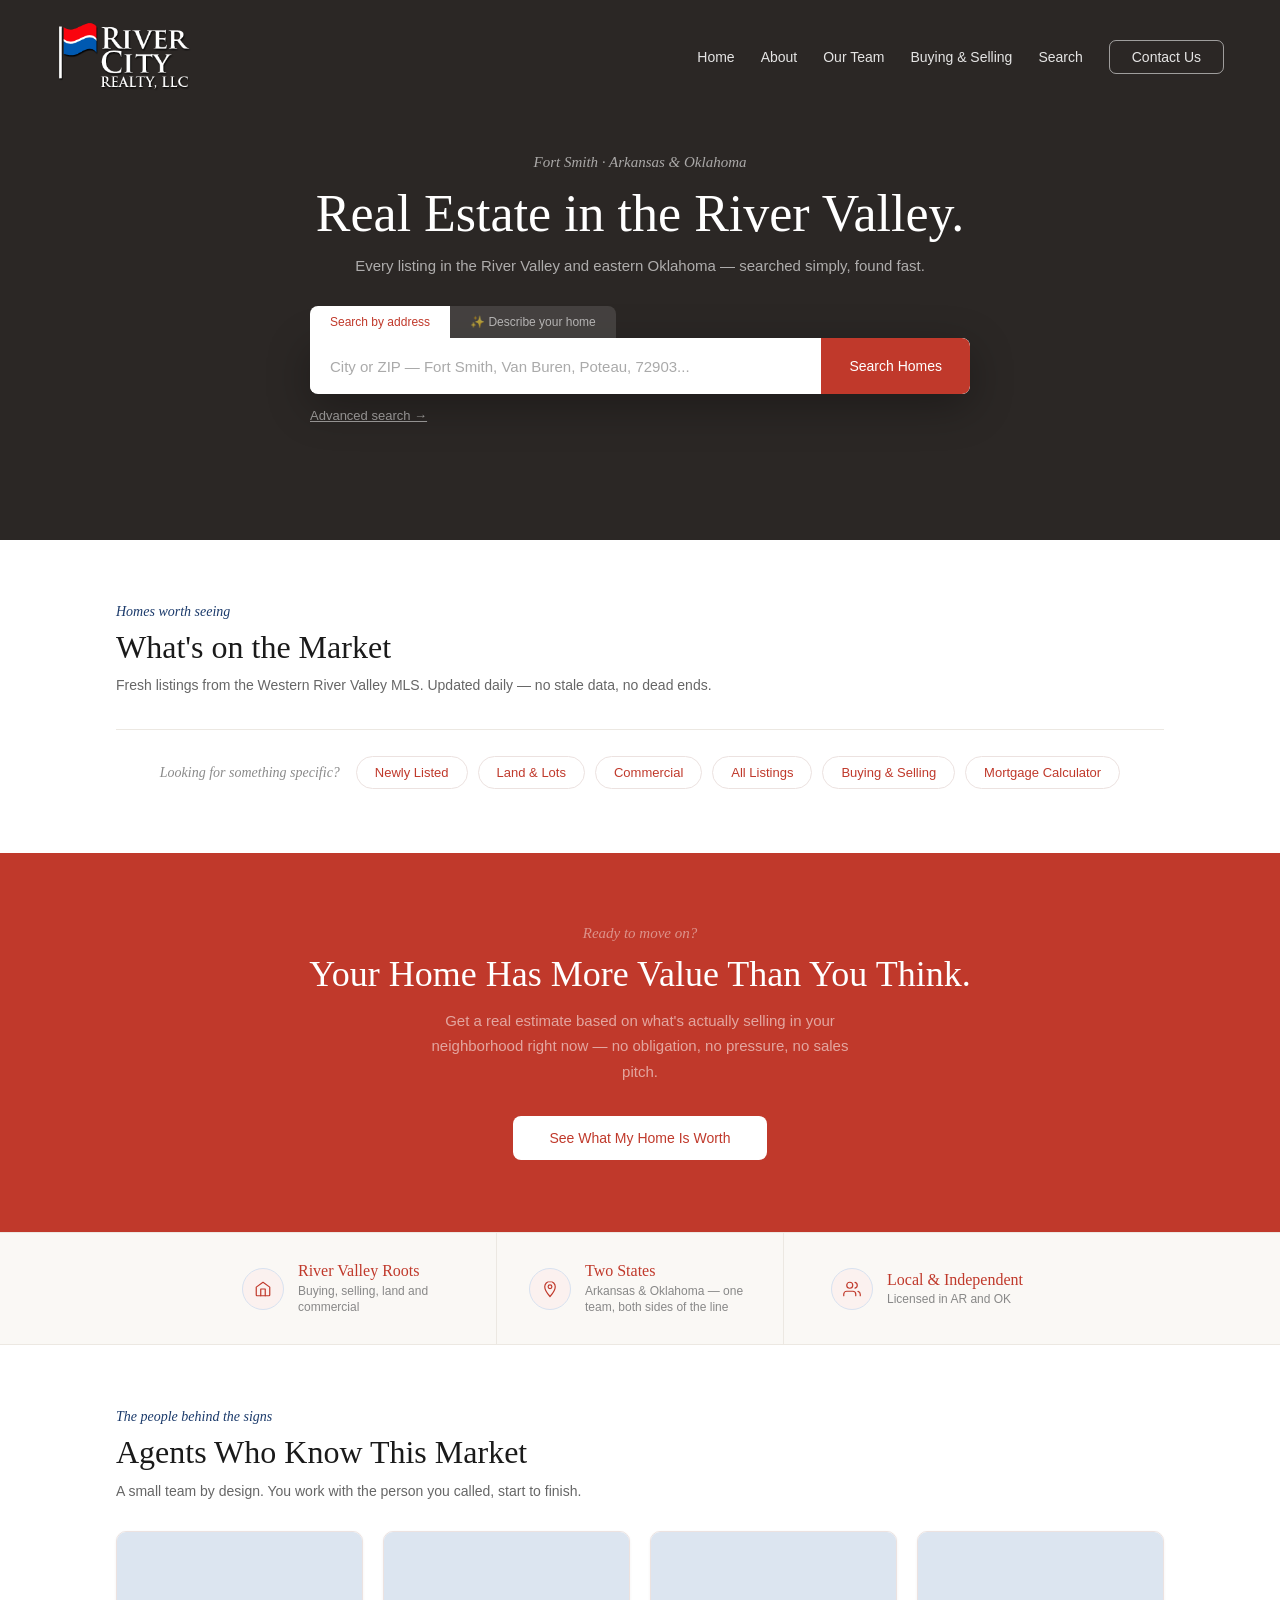
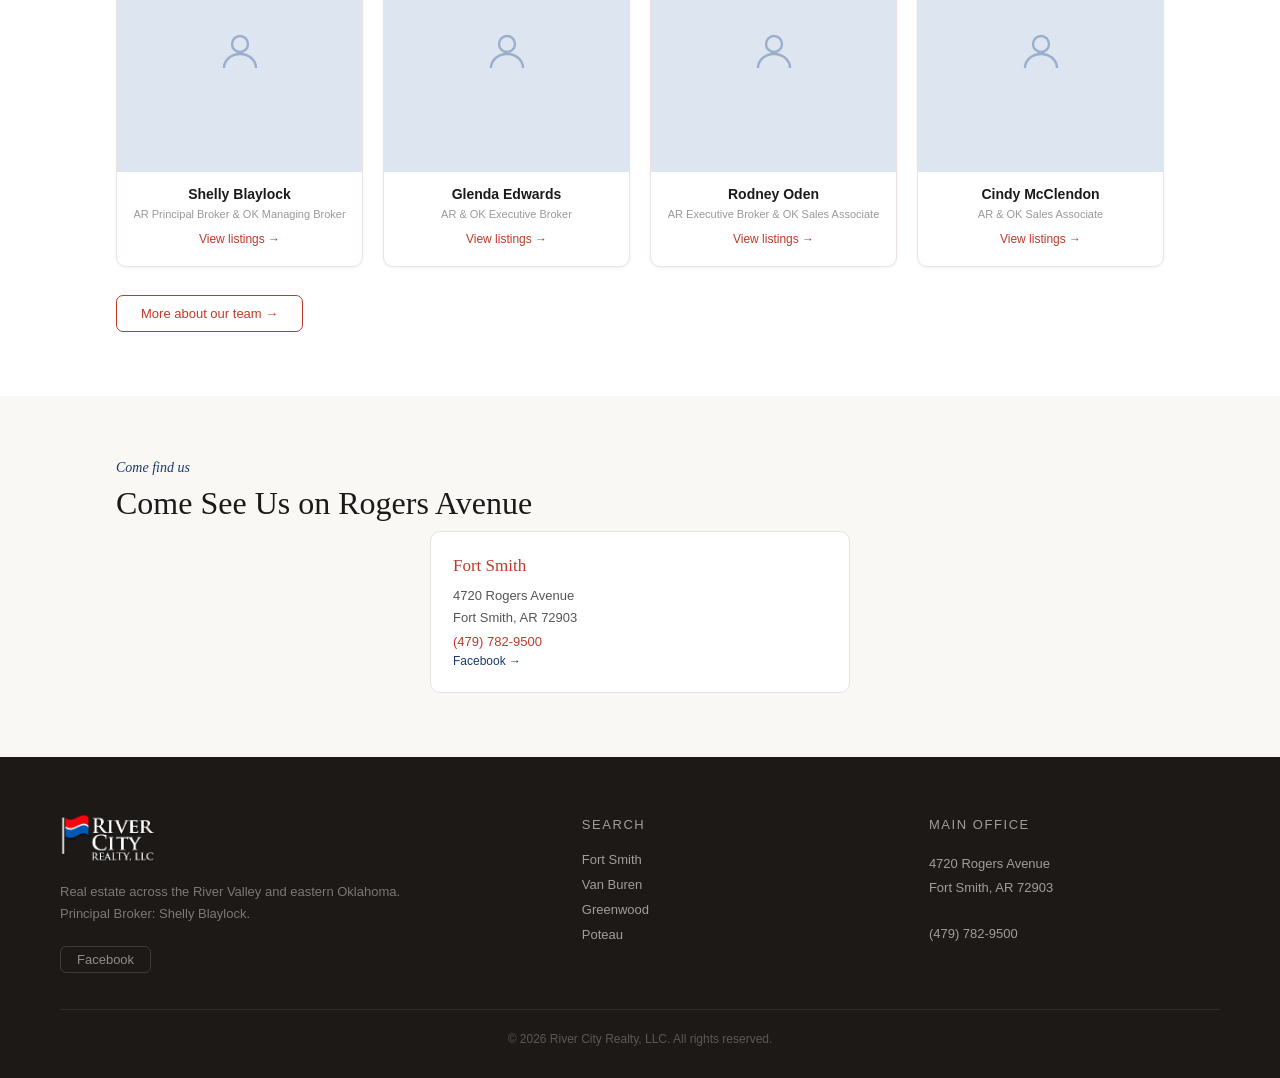
==== index.html @ 6113468f "Initial RCR site" ====
<!DOCTYPE html>
<html lang="en">
<head>
<meta charset="UTF-8"/>
<meta name="viewport" content="width=device-width, initial-scale=1.0"/>
<meta name="description" content="Search every listing in the Western River Valley. Locally owned real estate brokerage serving Fort Smith, Van Buren, Greenwood, and Chaffee Crossing since 1993."/>
<title>Homes for Sale in Fort Smith, Van Buren &amp; Greenwood AR | River City Realty</title>
<link rel="icon" type="image/png" href="/images/rcr-logo.png"/>
<link rel="canonical" href="https://fsrivercityrealty.com/"/>
<meta property="og:type" content="website"/>
<meta property="og:site_name" content="River City Realty"/>
<meta property="og:url" content="https://fsrivercityrealty.com/"/>
<meta property="og:title" content="Homes for Sale in Fort Smith, Van Buren &amp; Greenwood AR | River City Realty"/>
<meta property="og:description" content="Search every listing in the Western River Valley. Locally owned real estate brokerage serving Fort Smith, Van Buren, Greenwood, and Chaffee Crossing since 1993."/>
<meta property="og:image" content="https://fsrivercityrealty.com/images/rcr-logo.png"/>
<meta name="twitter:card" content="summary_large_image"/>
<meta name="twitter:title" content="Homes for Sale in Fort Smith, Van Buren &amp; Greenwood AR | River City Realty"/>
<meta name="twitter:description" content="Search every listing in the Western River Valley. Locally owned real estate brokerage serving Fort Smith, Van Buren, Greenwood, and Chaffee Crossing since 1993."/>
<meta name="robots" content="index, follow"/>
<meta name="geo.region" content="US-AR"/>
<meta name="geo.placename" content="Fort Smith, Arkansas"/>
<script type="application/ld+json">
{
  "@context": "https://schema.org",
  "@graph": [
    {
      "@type": "RealEstateAgent",
      "@id": "https://fsrivercityrealty.com/#organization",
      "name": "River City Realty, LLC",
      "url": "https://fsrivercityrealty.com/",
      "logo": "https://fsrivercityrealty.com/images/rcr-logo.png",
      "image": "https://fsrivercityrealty.com/images/rcr-logo.png",
      "telephone": "+1-479-782-9500",
      "description": "Independently operated real estate brokerage serving Fort Smith, the Arkansas River Valley, and eastern Oklahoma. Residential, land, and commercial.",
      "address": {
        "@type": "PostalAddress",
        "streetAddress": "4720 Rogers Avenue",
        "addressLocality": "Fort Smith",
        "addressRegion": "AR",
        "postalCode": "72903",
        "addressCountry": "US"
      },
      "areaServed": [
        {
          "@type": "State",
          "name": "Arkansas"
        },
        {
          "@type": "State",
          "name": "Oklahoma"
        }
      ],
      "sameAs": [
        "https://www.facebook.com/FSRiverCityRealty"
      ],
      "priceRange": "$$"
    },
    {
      "@type": "WebSite",
      "@id": "https://fsrivercityrealty.com/#website",
      "url": "https://fsrivercityrealty.com/",
      "name": "River City Realty",
      "publisher": {
        "@id": "https://fsrivercityrealty.com/#organization"
      }
    }
  ]
}
</script>
<link rel="stylesheet" href="css/styles.css"/>
</head>
<body>

<!-- MOBILE MENU -->
<div class="rcr-mobile-menu" id="mobileMenu">
  <button class="rcr-mobile-close" onclick="closeMenu()">&times;</button>
  <a href="index.html">Home</a>
  <a href="pages/about.html">About</a>
  <a href="pages/agents.html">Our Team</a>
  <a href="pages/guide.html">Buying &amp; Selling</a>
  <a href="https://homes.fsrivercityrealty.com/idx/map/mapsearch">Search</a>
  <a href="pages/contact.html">Contact Us</a>
</div>

<!-- NAV -->
<nav class="rcr-nav">
  <div class="rcr-nav-logo">
    <a href="index.html"><img src="images/rcr-logo.png" alt="River City Realty, LLC" /></a>
  </div>
  <div class="rcr-nav-links">
    <a href="index.html">Home</a>
    <a href="pages/about.html">About</a>
      <a href="pages/agents.html">Our Team</a>
    <a href="pages/guide.html">Buying &amp; Selling</a>
    <a href="https://homes.fsrivercityrealty.com/idx/map/mapsearch">Search</a>
      <button class="rcr-nav-cta" onclick="window.location.href='pages/contact.html'">Contact Us</button>
  </div>
  <button class="rcr-hamburger" onclick="openMenu()" aria-label="Open menu">
    <span></span><span></span><span></span>
  </button>
</nav>

<!-- HERO -->
<section class="rcr-hero">
  <div class="rcr-hero-bg"></div>
  <div class="rcr-hero-content">
    <p class="rcr-hero-eyebrow">Fort Smith &middot; Arkansas &amp; Oklahoma</p>
    <h1 class="rcr-hero-headline">Real Estate in the River Valley.</h1>
    <p class="rcr-hero-sub">Every listing in the River Valley and eastern Oklahoma — searched simply, found fast.</p>
    <div class="rcr-search-wrap">
      <div class="rcr-search-tabs">
        <button class="rcr-search-tab active" id="tabAddress" onclick="switchTab('address')">Search by address</button>
        <button class="rcr-search-tab" id="tabAI" onclick="switchTab('ai')">&#10024; Describe your home</button>
      </div>
      <div class="rcr-search-bar">
        <input class="rcr-search-input" id="cfrHeroInput" type="text" placeholder="City or ZIP — Fort Smith, Van Buren, Poteau, 72903..." />
        <button class="rcr-search-btn" id="cfrHeroBtn">Search Homes</button>
      </div>
    </div>
    <div class="rcr-search-adv">
      <a class="rcr-adv-link" href="https://homes.fsrivercityrealty.com/idx/search/advanced">Advanced search &rarr;</a>
    </div>
  </div>
</section>

<!-- FEATURED LISTINGS -->
<div class="rcr-listings-section fade-in">
  <p class="rcr-eyebrow">Homes worth seeing</p>
  <h2 class="rcr-section-title">What's on the Market</h2>
  <p class="rcr-section-sub">Fresh listings from the Western River Valley MLS. Updated daily — no stale data, no dead ends.</p>
  <div class="rcr-idx-widget-wrap" id="rcr-idx-wrap">
    <script charset="UTF-8" type="text/javascript" id="idxwidgetsrc-165004" src="//homes.fsrivercityrealty.com/idx/widgets/165004"></script>
  </div>
  <div class="rcr-quick-links">
    <span class="rcr-quick-label">Looking for something specific?</span>
    <a href="https://homes.fsrivercityrealty.com/i/newly-listed-homes-for-sale">Newly Listed</a>
    <a href="https://homes.fsrivercityrealty.com/i/lots-land-greater-fort-smith-arkansas">Land &amp; Lots</a>
    <a href="https://homes.fsrivercityrealty.com/i/commercial-property-greater-fort-smith-arkansas">Commercial</a>
    <a href="https://homes.fsrivercityrealty.com/i/homes-for-sale-greater-fort-smith-arkansas">All Listings</a>
    <a href="pages/guide.html">Buying &amp; Selling</a>
    <a href="pages/calculator.html">Mortgage Calculator</a>
  </div>
</div>

<!-- SELLER CTA -->
<section class="rcr-seller-section fade-in">
  <p class="rcr-seller-eyebrow">Ready to move on?</p>
  <h2 class="rcr-seller-title">Your Home Has More Value Than You Think.</h2>
  <p class="rcr-seller-sub">Get a real estimate based on what's actually selling in your neighborhood right now — no obligation, no pressure, no sales pitch.</p>
  <a class="rcr-seller-btn" href="https://homes.fsrivercityrealty.com/idx/homevaluation">See What My Home Is Worth</a>
</section>

<!-- TRUST ROW -->
<div class="rcr-trust-row fade-in">
  <div class="rcr-trust-row-inner">
    <div class="rcr-trust-item">
      <div class="rcr-trust-icon">
        <svg viewBox="0 0 24 24"><path d="M3 9.5L12 3l9 6.5V20a1 1 0 01-1 1H4a1 1 0 01-1-1V9.5z"/><path d="M9 21V12h6v9"/></svg>
      </div>
      <div>
        <div class="rcr-trust-num">River Valley Roots</div>
        <div class="rcr-trust-label">Buying, selling, land and commercial</div>
      </div>
    </div>
    <div class="rcr-trust-item">
      <div class="rcr-trust-icon">
        <svg viewBox="0 0 24 24"><path d="M12 2C8.13 2 5 5.13 5 9c0 5.25 7 13 7 13s7-7.75 7-13c0-3.87-3.13-7-7-7z"/><circle cx="12" cy="9" r="2.5"/></svg>
      </div>
      <div>
        <div class="rcr-trust-num">Two States</div>
        <div class="rcr-trust-label">Arkansas &amp; Oklahoma &mdash; one team, both sides of the line</div>
      </div>
    </div>
    <div class="rcr-trust-item">
      <div class="rcr-trust-icon">
        <svg viewBox="0 0 24 24"><path d="M17 21v-2a4 4 0 00-4-4H5a4 4 0 00-4 4v2"/><circle cx="9" cy="7" r="4"/><path d="M23 21v-2a4 4 0 00-3-3.87M16 3.13a4 4 0 010 7.75"/></svg>
      </div>
      <div>
        <div class="rcr-trust-num">Local &amp; Independent</div>
        <div class="rcr-trust-label">Licensed in AR and OK</div>
      </div>
    </div>
  </div>
</div>

<!-- AGENTS -->
<div class="rcr-section fade-in">
  <p class="rcr-eyebrow">The people behind the signs</p>
  <h2 class="rcr-section-title">Agents Who Know This Market</h2>
  <p class="rcr-section-sub" style="margin-bottom:0;">A small team by design. You work with the person you called, start to finish.</p>
  <div class="rcr-agents-grid">
    <div class="rcr-agent-card">
      <div class="rcr-agent-photo-wrap">
        <img src="https://s3.amazonaws.com/clientphotos.idxbroker.com/agents/agentPhoto-3683-16681" alt="Shelly Blaylock" loading="lazy" onerror="this.remove();"/>
        <svg viewBox="0 0 24 24"><circle cx="12" cy="8" r="4"/><path d="M4 20c0-4 3.6-7 8-7s8 3 8 7"/></svg>
      </div>
      <div class="rcr-agent-name">Shelly Blaylock</div>
      <div class="rcr-agent-role">AR Principal Broker &amp; OK Managing Broker</div>
      <a class="rcr-agent-link" href="https://homes.fsrivercityrealty.com/idx/agent/16681/shelly-blaylock">View listings &rarr;</a>
    </div>
    <div class="rcr-agent-card">
      <div class="rcr-agent-photo-wrap">
        <img src="https://s3.amazonaws.com/clientphotos.idxbroker.com/agents/agentPhoto-3683-16682" alt="Glenda Edwards" loading="lazy" onerror="this.remove();"/>
        <svg viewBox="0 0 24 24"><circle cx="12" cy="8" r="4"/><path d="M4 20c0-4 3.6-7 8-7s8 3 8 7"/></svg>
      </div>
      <div class="rcr-agent-name">Glenda Edwards</div>
      <div class="rcr-agent-role">AR &amp; OK Executive Broker</div>
      <a class="rcr-agent-link" href="https://homes.fsrivercityrealty.com/idx/agent/16682/glenda-edwards">View listings &rarr;</a>
    </div>
    <div class="rcr-agent-card">
      <div class="rcr-agent-photo-wrap">
        <img src="https://s3.amazonaws.com/clientphotos.idxbroker.com/agents/agentPhoto-3683-15895324" alt="Rodney Oden" loading="lazy" onerror="this.remove();"/>
        <svg viewBox="0 0 24 24"><circle cx="12" cy="8" r="4"/><path d="M4 20c0-4 3.6-7 8-7s8 3 8 7"/></svg>
      </div>
      <div class="rcr-agent-name">Rodney Oden</div>
      <div class="rcr-agent-role">AR Executive Broker &amp; OK Sales Associate</div>
      <a class="rcr-agent-link" href="https://homes.fsrivercityrealty.com/idx/agent/15895324/rodney-oden">View listings &rarr;</a>
    </div>
    <div class="rcr-agent-card">
      <div class="rcr-agent-photo-wrap">
        <img src="https://s3.amazonaws.com/clientphotos.idxbroker.com/agents/agentPhoto-3683-16683" alt="Cindy McClendon" loading="lazy" onerror="this.remove();"/>
        <svg viewBox="0 0 24 24"><circle cx="12" cy="8" r="4"/><path d="M4 20c0-4 3.6-7 8-7s8 3 8 7"/></svg>
      </div>
      <div class="rcr-agent-name">Cindy McClendon</div>
      <div class="rcr-agent-role">AR &amp; OK Sales Associate</div>
      <a class="rcr-agent-link" href="https://homes.fsrivercityrealty.com/idx/agent/16683/cindy-mcclendon">View listings &rarr;</a>
    </div>
  </div>
  <a class="rcr-btn-outline" style="margin-top:28px;" href="pages/agents.html">More about our team &rarr;</a>
</div>

<!-- OFFICES -->
<div class="rcr-offices-outer fade-in">
  <div class="rcr-offices-inner">
    <p class="rcr-eyebrow">Come find us</p>
    <h2 class="rcr-section-title">Come See Us on Rogers Avenue</h2>
    <div class="rcr-offices-grid" style="grid-template-columns:1fr;max-width:420px;margin:0 auto;">
      <div class="rcr-office-card">
        <div class="rcr-office-city">Fort Smith</div>
        <div class="rcr-office-addr">4720 Rogers Avenue<br/>Fort Smith, AR 72903</div>
        <div class="rcr-office-phone">(479) 782-9500</div>
        <a class="rcr-office-fb" href="https://www.facebook.com/FSRiverCityRealty" target="_blank" rel="noopener">Facebook &rarr;</a>
      </div>
    </div>
  </div>
</div>

<!-- FOOTER -->
<footer class="rcr-footer">
  <div class="rcr-footer-grid">
    <div>
      <div class="rcr-footer-logo">
        <a href="index.html"><img src="images/rcr-logo.png" alt="River City Realty, LLC" /></a>
      </div>
      <p class="rcr-footer-tagline">Real estate across the River Valley and eastern Oklahoma.<br/>Principal Broker: Shelly Blaylock.</p>
      <div class="rcr-footer-social">
        <a href="https://www.facebook.com/FSRiverCityRealty" target="_blank" rel="noopener">Facebook</a>
      </div>
    </div>
    <div class="rcr-footer-col">
      <p class="rcr-footer-col-title">Search</p>
      <a href="https://homes.fsrivercityrealty.com/i/homes-for-sale-in-fort-smith-arkansas">Fort Smith</a>
      <a href="https://homes.fsrivercityrealty.com/i/homes-for-sale-in-van-buren-arkansas">Van Buren</a>
      <a href="https://homes.fsrivercityrealty.com/i/homes-for-sale-in-greenwood-arkansas">Greenwood</a>
      <a href="https://homes.fsrivercityrealty.com/idx/results/homes?idxID=d124&amp;pt=1&amp;city[]=37583&amp;a_propStatus[]=Active&amp;srt=newest">Poteau</a>
    </div>
    <div class="rcr-footer-col">
      <p class="rcr-footer-col-title">Main Office</p>
      <p>4720 Rogers Avenue<br/>Fort Smith, AR 72903<br/><br/>(479) 782-9500</p>
    </div>
  </div>
  <div class="rcr-footer-bottom">
    <span class="rcr-footer-copy">&copy; 2026 River City Realty, LLC. All rights reserved.</span>
  </div>
</footer>

<script src="js/main.js"></script>
<script>
/* Hero search — wired to verified IDX endpoints */
(function(){
  var IDX = 'https://homes.fsrivercityrealty.com';
  var mode = 'address';
  var input = document.getElementById('cfrHeroInput');
  var btn   = document.getElementById('cfrHeroBtn');

  /* main.js already binds its own handler to these and sends everything to
     /idx/search/advanced?q=. Cloning the nodes drops every existing listener
     so ours is the only one that runs. */
  var cInput = input.cloneNode(true); input.parentNode.replaceChild(cInput, input); input = cInput;
  var cBtn   = btn.cloneNode(true);   btn.parentNode.replaceChild(cBtn, btn);       btn   = cBtn;
  var tA    = document.getElementById('tabAddress');
  var tI    = document.getElementById('tabAI');

  window.switchTab = function(which){
    mode = which;
    tA.classList.toggle('active', which === 'address');
    tI.classList.toggle('active', which === 'ai');
    input.placeholder = (which === 'ai')
      ? 'Describe it — "3 bedroom with a shop and an open kitchen"'
      : 'City or ZIP \u2014 Fort Smith, Van Buren, Greenwood, 72903...';
    input.focus();
  };

  var LINKS = {
    'fort smith':'homes-for-sale-in-fort-smith-arkansas',
    'fortsmith':'homes-for-sale-in-fort-smith-arkansas',
    'chaffee':'homes-for-sale-in-fort-smith-arkansas',
    'van buren':'homes-for-sale-in-van-buren-arkansas',
    'vanburen':'homes-for-sale-in-van-buren-arkansas',
    'greenwood':'homes-for-sale-in-greenwood-arkansas',
    'alma':'homes-for-sale-in-alma-arkansas',
    'crawford':'homes-for-sale-crawford-county',
    'franklin':'homes-for-sale-franklin-county',
    'sebastian':'homes-for-sale-sebastian-county',
    'sequoyah':'homes-for-sale-sequoyah-county',
    'logan':'homes-for-sale-logan-county',
    'leflore':'homes-for-sale-leflore-county',
    'le flore':'homes-for-sale-leflore-county'
  };
  var ZIPS = {
    '72901':'fort smith','72902':'fort smith','72903':'fort smith','72904':'fort smith',
    '72908':'fort smith','72916':'fort smith','72917':'fort smith','72919':'fort smith',
    '72956':'van buren','72957':'van buren','72936':'greenwood','72921':'alma'
  };
  var ADDRESS  = IDX + '/idx/results/homes?ccz=city&pt=sfr&aw_address=';

  function resolve(q){
    var s = q.toLowerCase().trim();
    var zip = s.match(/\b(7\d{4})\b/);
    if (zip && ZIPS[zip[1]]) return LINKS[ZIPS[zip[1]]];
    for (var key in LINKS) { if (s.indexOf(key) !== -1) return LINKS[key]; }
    return null;
  }

  /* ---- AI search -------------------------------------------------------
     Hands the phrase to our Netlify function, which interprets it, builds a
     constrained IDX URL, verifies the result count server-side, and returns a
     URL we can trust. If it fails or takes too long for any reason, we fall
     straight back to the keyword search this tab used before. The visitor
     never sees an error, only results. */
  var AI_ENDPOINT = '/.netlify/functions/ai-search';
  var AI_TIMEOUT  = 9000;
  var aiPending   = false;

  function keywordFallback(q){
    window.location.href = IDX + '/idx/results/homes?pm_publicRemarks='
      + encodeURIComponent(q) + '&srt=rel';
  }

  function aiSearch(q){
    if (aiPending) return;
    aiPending = true;

    var restore = btn.textContent;
    btn.textContent = 'Searching\u2026';
    btn.disabled = true;

    var done = false;
    function finish(url){
      if (done) return;
      done = true;
      if (url) { window.location.href = url; }
      else     { keywordFallback(q); }
    }

    var timer = setTimeout(function(){
      btn.textContent = restore;
      btn.disabled = false;
      aiPending = false;
      finish(null);
    }, AI_TIMEOUT);

    fetch(AI_ENDPOINT, {
      method: 'POST',
      headers: { 'Content-Type': 'application/json' },
      body: JSON.stringify({ q: q })
    })
    .then(function(r){ return r.ok ? r.json() : null; })
    .then(function(d){
      clearTimeout(timer);
      finish(d && d.url ? d.url : null);
    })
    .catch(function(){
      clearTimeout(timer);
      finish(null);
    });
  }

  function go(){
    var q = (input.value || '').trim();
    if (!q) { input.focus(); return; }
    if (mode === 'ai') {
      aiSearch(q);
    } else {
      var link = resolve(q);
      /* Known city or ZIP -> that saved search. Anything else is treated as a
         street address and passed straight to IDX's address results. */
      window.location.href = link
        ? (IDX + '/i/' + link)
        : (ADDRESS + encodeURIComponent(q));
    }
  }

  function handle(e){
    e.preventDefault();
    e.stopPropagation();
    if (e.stopImmediatePropagation) e.stopImmediatePropagation();
    go();
    return false;
  }
  /* Back/forward cache: browsers restore the page with the DOM frozen exactly as
     it was when the visitor navigated away — including a disabled "Searching..."
     button. Reset it whenever the page is shown again. */
  function resetBtn(){
    aiPending = false;
    btn.disabled = false;
    btn.textContent = 'Search Homes';
  }
  window.addEventListener('pageshow', resetBtn);
  window.addEventListener('pagehide', resetBtn);

  /* Capture phase so this runs before any delegated handler on document/body. */
  btn.addEventListener('click', handle, true);
  input.addEventListener('keydown', function(e){
    if (e.key === 'Enter' || e.keyCode === 13) return handle(e);
  }, true);
})();
</script>
</body>
</html>
---- css/styles.css ----
/* ═══════════════════════════════════════════════════════════
   River City Realty — site stylesheet
   Same structure as the Chuck Fawcett Realty sheet; only the
   palette and the class prefix differ.

   PALETTE NOTE
   A deep red behind the hero photo reads as alarm, not as
   brand. So the large surfaces are a warm charcoal (#2b2725),
   which lets the photography come through the way navy did on
   CFR, and the red (#c0392b) carries the buttons, prices,
   headings and the seller band — one deliberate red block
   rather than a red page. Navy (#1b3a6b) stays as a small
   accent; both colours are in the flag on the logo.
   ═══════════════════════════════════════════════════════════ */

/* ============================================
   Chuck Fawcett Realty — Main Stylesheet
   68 Club Consulting
   ============================================ */

*, *::before, *::after { box-sizing: border-box; margin: 0; padding: 0; }
html { font-size: 16px; }
body { font-family: -apple-system, "Helvetica Neue", Arial, sans-serif; color: #222; background: #fff; }

/* ── NAV ── */
.rcr-nav {
  position: absolute; top: 0; left: 0; right: 0; z-index: 20;
  display: flex; align-items: center; justify-content: space-between;
  padding: 20px 56px;
}
.rcr-nav-logo img { height: 74px; display: block; }
.rcr-nav-links { display: flex; gap: 26px; align-items: center; }
.rcr-nav-links a { color: rgba(255,255,255,0.88); text-decoration: none; font-size: 14px; transition: color 0.2s; }
.rcr-nav-links a:hover { color: #fff; }
.rcr-nav-cta {
  background: transparent; border: 1.5px solid rgba(255,255,255,0.55);
  color: rgba(255,255,255,0.88); padding: 8px 22px; font-size: 14px;
  border-radius: 7px; cursor: pointer; font-family: inherit; transition: all 0.2s;
}
.rcr-nav-cta:hover { background: rgba(255,255,255,0.12); border-color: rgba(255,255,255,0.85); color: #fff; }

/* HAMBURGER */
.rcr-hamburger {
  display: none; flex-direction: column; gap: 5px; cursor: pointer;
  background: none; border: none; padding: 4px;
}
.rcr-hamburger span { display: block; width: 24px; height: 2px; background: rgba(255,255,255,0.88); border-radius: 2px; }
.rcr-mobile-menu {
  display: none; position: fixed; top: 0; left: 0; right: 0; bottom: 0;
  background: #0d2240; z-index: 100; flex-direction: column;
  align-items: flex-start; justify-content: center; gap: 0;
}
.rcr-mobile-menu.open { display: flex; }
.rcr-mobile-menu a {
  color: rgba(255,255,255,0.88); text-decoration: none; font-size: 18px;
  width: 100%; text-align: left; padding: 14px 40px;
  border-bottom: 1px solid rgba(255,255,255,0.07);
}
.rcr-mobile-menu a:first-of-type { border-top: 1px solid rgba(255,255,255,0.07); }
.rcr-mobile-menu a:hover { background: rgba(255,255,255,0.06); color: #fff; }
.rcr-mobile-close {
  position: absolute; top: 24px; right: 24px;
  background: none; border: none; color: rgba(255,255,255,0.7);
  font-size: 36px; cursor: pointer; line-height: 1;
}

/* ── HERO ── */
.rcr-hero {
  position: relative; min-height: 540px;
  background: #2b2725;
  display: flex; flex-direction: column; align-items: center; justify-content: center;
  overflow: hidden; padding: 110px 24px 72px;
}
.rcr-hero-bg {
  position: absolute; inset: 0;
  background-image: url("https://images.unsplash.com/photo-1564013799919-ab600027ffc6?w=1600&q=80");
  background-size: cover; background-position: center; opacity: 0.22;
}
.rcr-hero-content { position: relative; z-index: 2; text-align: center; width: 100%; max-width: 660px; }
.rcr-hero-eyebrow {
  font-family: Georgia, "Times New Roman", serif; font-style: italic;
  font-size: 15px; color: rgba(255,255,255,0.6); margin-bottom: 14px;
}
.rcr-hero-headline {
  font-family: Georgia, "Times New Roman", serif; font-size: 52px; font-weight: 400;
  color: #fff; line-height: 1.1; margin-bottom: 12px;
}
.rcr-hero-sub { font-size: 15px; color: rgba(255,255,255,0.62); margin-bottom: 28px; line-height: 1.6; }

/* SEARCH */
.rcr-search-wrap { width: 100%; }
.rcr-search-tabs { display: flex; margin-bottom: 0; }
.rcr-search-tab {
  padding: 9px 20px; font-size: 12px; cursor: pointer; font-family: inherit;
  border: none; transition: all 0.18s; white-space: nowrap;
  background: rgba(255,255,255,0.12); color: rgba(255,255,255,0.6);
}
.rcr-search-tab:first-child { border-radius: 8px 0 0 0; }
.rcr-search-tab:last-child { border-radius: 0 8px 0 0; }
.rcr-search-tab.active { background: #fff; color: #c0392b; font-weight: 500; }
.rcr-search-bar {
  display: flex; align-items: center; background: #fff;
  border-radius: 0 8px 8px 8px; overflow: hidden;
  box-shadow: 0 12px 44px rgba(0,0,0,0.30); width: 100%;
}
.rcr-search-input {
  flex: 1; padding: 17px 20px; border: none; outline: none;
  font-size: 15px; color: #222; font-family: inherit; min-width: 0;
}
.rcr-search-input::placeholder { color: #aaa; }
.rcr-search-btn {
  padding: 0 28px; height: 56px; background: #c0392b; border: none;
  color: #fff; font-size: 14px; cursor: pointer; border-radius: 0 8px 8px 0;
  font-family: inherit; white-space: nowrap; flex-shrink: 0; transition: background 0.2s;
}
.rcr-search-btn:hover { background: #9e2d22; }
.rcr-search-adv { margin-top: 12px; text-align: left; }
.rcr-adv-link { color: rgba(255,255,255,0.5); font-size: 13px; text-decoration: underline; cursor: pointer; }
.rcr-adv-link:hover { color: rgba(255,255,255,0.8); }

/* ── SHARED ── */
.rcr-eyebrow {
  font-family: Georgia, serif; font-style: italic;
  font-size: 14px; color: #1b3a6b; margin-bottom: 8px;
}
.rcr-section-title {
  font-family: Georgia, "Times New Roman", serif; font-size: 32px; font-weight: 400;
  color: #1a1a1a; line-height: 1.2; margin-bottom: 8px;
}
.rcr-section-sub { font-size: 14px; color: #666; line-height: 1.65; margin-bottom: 24px; }
.rcr-btn-outline {
  display: inline-block; padding: 10px 24px;
  border: 1.5px solid #c0392b; color: #c0392b;
  font-size: 13px; border-radius: 7px; text-decoration: none;
  background: transparent; font-family: inherit; transition: all 0.2s; margin-top: 24px;
}
.rcr-btn-outline:hover { background: #c0392b; color: #fff; }

/* ── LISTINGS ── */
.rcr-listings-section { padding: 64px 56px; max-width: 1160px; margin: 0 auto; }
.rcr-listings-grid { display: grid; grid-template-columns: repeat(3, 1fr); gap: 20px; }
.rcr-listing-card { border: 1px solid #e8e3dc; border-radius: 10px; overflow: hidden; }
.rcr-listing-img {
  height: 150px; display: flex; align-items: center; justify-content: center;
  position: relative; font-size: 11px; color: #bbb;
}
.rcr-listing-badge {
  position: absolute; top: 10px; left: 10px;
  background: #c0392b; color: #fff; font-size: 10px; border-radius: 5px; padding: 3px 8px;
}
.rcr-listing-body { padding: 16px 18px; }
.rcr-listing-price { font-family: Georgia, serif; font-size: 19px; color: #c0392b; }
.rcr-listing-addr { font-size: 13px; color: #555; margin-top: 4px; }
.rcr-listing-details { font-size: 11px; color: #999; margin-top: 3px; }

/* ── SELLER CTA ── */
.rcr-seller-section { background: #c0392b; padding: 72px 56px; text-align: center; }
.rcr-seller-eyebrow {
  font-family: Georgia, serif; font-style: italic;
  font-size: 15px; color: rgba(255,255,255,0.45); margin-bottom: 12px;
}
.rcr-seller-title {
  font-family: Georgia, "Times New Roman", serif; font-size: 36px; font-weight: 400;
  color: #fff; line-height: 1.15; margin-bottom: 12px;
}
.rcr-seller-sub {
  font-size: 15px; color: rgba(255,255,255,0.55); line-height: 1.7; margin-bottom: 32px;
  max-width: 440px; margin-left: auto; margin-right: auto;
}
.rcr-seller-btn {
  display: inline-block; padding: 14px 36px; background: #fff; color: #c0392b;
  font-size: 14px; border-radius: 8px; cursor: pointer; border: none;
  font-family: inherit; font-weight: 500; text-decoration: none; transition: background 0.2s;
}
.rcr-seller-btn:hover { background: #f0ece6; }

/* ── TRUST ROW ── */
.rcr-trust-row {
  background: #faf8f5; border-top: 1px solid #ece8e2; border-bottom: 1px solid #ece8e2;
  display: flex; justify-content: center;
}
.rcr-trust-row-inner {
  display: flex; max-width: 860px; width: 100%;
}
.rcr-trust-item {
  display: flex; align-items: center; justify-content: center; gap: 14px;
  padding: 28px 32px; border-right: 1px solid #ece8e2; flex: 1;
}
.rcr-trust-item:last-child { border-right: none; }
.rcr-trust-icon {
  width: 42px; height: 42px; border-radius: 50%;
  background: #fbf1ef; border: 1px solid #d8e2f0;
  display: flex; align-items: center; justify-content: center; flex-shrink: 0;
}
.rcr-trust-icon svg { width: 18px; height: 18px; stroke: #c0392b; fill: none; stroke-width: 1.6; stroke-linecap: round; stroke-linejoin: round; }
.rcr-trust-num { font-family: Georgia, serif; font-size: 16px; color: #c0392b; line-height: 1.2; }
.rcr-trust-label { font-size: 12px; color: #888; margin-top: 2px; line-height: 1.4; }

/* ── AGENTS ── */
.rcr-section { padding: 64px 56px; max-width: 1160px; margin: 0 auto; }
.rcr-agents-grid { display: grid; grid-template-columns: repeat(4, 1fr); gap: 20px; margin-top: 28px; }
.rcr-agent-card {
  border: 1px solid #ece2e0; border-radius: 10px; overflow: hidden;
  text-align: center; padding-bottom: 20px; background: #fff;
  box-shadow: 0 1px 3px rgba(43,39,37,0.06);
  transition: border-color 0.2s, box-shadow 0.2s, transform 0.2s;
}
.rcr-agent-card:hover {
  border-color: #9fb4d4; box-shadow: 0 6px 20px rgba(43,39,37,0.13);
  transform: translateY(-2px);
}
.rcr-agent-photo-wrap {
  height: 148px; background: #dce5f0;
  display: flex; align-items: center; justify-content: center;
}
.rcr-agent-photo-wrap { position: relative; height: 240px; overflow: hidden; }
.rcr-agent-photo-wrap svg { width: 48px; height: 48px; stroke: #9aafcb; fill: none; stroke-width: 1.2;
  position: absolute; top: 50%; left: 50%; transform: translate(-50%,-50%); z-index: 1; }
.rcr-agent-photo-wrap img { position: absolute; top: 0; left: 0; width: 100%; height: 100%;
  object-fit: cover; object-position: center 18%; z-index: 2; }
.rcr-agent-name { font-size: 14px; font-weight: 600; color: #1a1a1a; margin-top: 14px; padding: 0 12px; }
.rcr-agent-role { font-size: 11px; color: #999; margin-top: 4px; padding: 0 12px; line-height: 1.5; }
.rcr-agent-link { font-size: 12px; color: #c0392b; margin-top: 10px; display: block; text-decoration: none; }
.rcr-agent-link:hover { text-decoration: underline; }

/* ── OFFICES ── */
.rcr-offices-outer { background: #faf8f5; padding: 64px 0; }
.rcr-offices-inner { max-width: 1160px; margin: 0 auto; padding: 0 56px; }
.rcr-offices-grid { display: grid; grid-template-columns: repeat(4, 1fr); gap: 20px; margin-top: 28px; }
.rcr-office-card {
  background: #fff; border: 1px solid #e8e3dc; border-radius: 10px;
  padding: 24px 22px; display: flex; flex-direction: column; gap: 5px;
}
.rcr-office-city { font-family: Georgia, serif; font-size: 17px; color: #c0392b; margin-bottom: 4px; }
.rcr-office-addr { font-size: 13px; color: #555; line-height: 1.7; }
.rcr-office-phone { font-size: 13px; color: #c0392b; font-weight: 500; }
.rcr-office-fb { font-size: 12px; color: #1b3a6b; text-decoration: none; }
.rcr-office-fb:hover { text-decoration: underline; }

/* ── FOOTER ── */
.rcr-footer { background: #1c1917; padding: 56px 56px 32px; }
.rcr-footer-grid { max-width: 1160px; margin: 0 auto; display: grid; grid-template-columns: 1.6fr 1fr 1fr; gap: 56px; }
.rcr-footer-logo img { height: 52px; display: block; }
.rcr-footer-tagline { font-size: 13px; color: rgba(255,255,255,0.42); margin-top: 16px; line-height: 1.75; }
.rcr-footer-social { margin-top: 20px; display: flex; gap: 10px; }
.rcr-footer-social a {
  color: rgba(255,255,255,0.5); font-size: 13px; text-decoration: none;
  border: 1px solid rgba(255,255,255,0.15); padding: 5px 16px; border-radius: 6px; transition: all 0.2s;
}
.rcr-footer-social a:hover { color: #fff; border-color: rgba(255,255,255,0.4); }
.rcr-footer-col-title { font-size: 10px; letter-spacing: 0.12em; text-transform: uppercase; color: rgba(255,255,255,0.32); margin-bottom: 16px; }
.rcr-footer-col a { display: block; font-size: 13px; color: rgba(255,255,255,0.58); text-decoration: none; margin-bottom: 10px; }
.rcr-footer-col a:hover { color: #fff; }
.rcr-footer-col p { font-size: 13px; color: rgba(255,255,255,0.58); line-height: 1.8; }
.rcr-footer-bottom {
  max-width: 1160px; margin: 36px auto 0; padding-top: 22px;
  border-top: 1px solid rgba(255,255,255,0.08); display: flex; justify-content: center;
}
.rcr-footer-copy { font-size: 12px; color: rgba(255,255,255,0.28); }

/* ── SCROLL ANIMATIONS ── */
.fade-in {
  opacity: 0; transform: translateY(24px);
  transition: opacity 0.6s ease, transform 0.6s ease;
}
.fade-in.visible {
  opacity: 1; transform: translateY(0);
}
.fade-in-delay-1 { transition-delay: 0.1s; }
.fade-in-delay-2 { transition-delay: 0.2s; }
.fade-in-delay-3 { transition-delay: 0.3s; }
.fade-in-delay-4 { transition-delay: 0.4s; }


/* ── IDX WIDGET OVERRIDES ── */
.rcr-idx-widget-wrap { width: 100%; }

/* Card grid */
.rcr-idx-widget-wrap .idx-listings-showcase__properties {
  display: grid !important;
  grid-template-columns: repeat(3, 1fr) !important;
  gap: 20px !important;
  padding: 0 !important;
}

/* Individual card */
.rcr-idx-widget-wrap .idx-property-card__wrap {
  border: 1px solid #e8e3dc !important;
  border-radius: 10px !important;
  overflow: hidden !important;
  box-shadow: none !important;
  transition: box-shadow 0.2s, transform 0.2s !important;
  background: #fff !important;
  font-family: -apple-system, "Helvetica Neue", Arial, sans-serif !important;
}
.rcr-idx-widget-wrap .idx-property-card__wrap:hover {
  box-shadow: 0 8px 28px rgba(0,0,0,0.10) !important;
  transform: translateY(-2px) !important;
}

/* Image */
.rcr-idx-widget-wrap .idx-property-card__image--wrap {
  height: 200px !important;
  overflow: hidden !important;
  display: block !important;
  border-radius: 10px 10px 0 0 !important;
}
.rcr-idx-widget-wrap .idx-property-card__image--wrap img {
  width: 100% !important;
  height: 100% !important;
  object-fit: cover !important;
  display: block !important;
}

/* Details area below image */
.rcr-idx-widget-wrap .idx-property-card__details {
  padding: 14px 16px 6px !important;
}

/* Price */
.rcr-idx-widget-wrap .idx-property-card__details [class*="price"],
.rcr-idx-widget-wrap .idx-property-card__details [class*="Price"] {
  font-family: Georgia, "Times New Roman", serif !important;
  color: #c0392b !important;
  font-size: 19px !important;
  font-weight: 400 !important;
}

/* Address */
.rcr-idx-widget-wrap .idx-property-card__details [class*="address"],
.rcr-idx-widget-wrap .idx-property-card__details [class*="Address"] {
  font-size: 12px !important;
  color: #555 !important;
}

/* MLS courtesy logo */
.rcr-idx-widget-wrap .idx-property-card__mls {
  display: none !important;
}

/* All links */
.rcr-idx-widget-wrap a { color: #c0392b !important; text-decoration: none !important; }

@media (max-width: 900px) {
  .rcr-idx-widget-wrap .idx-listings-showcase__properties {
    grid-template-columns: repeat(2, 1fr) !important;
  }
}
@media (max-width: 520px) {
  .rcr-idx-widget-wrap .idx-listings-showcase__properties {
    grid-template-columns: 1fr !important;
  }
}

/* ── RESPONSIVE ── */
@media (max-width: 900px) {
  .rcr-nav { padding: 18px 24px; }
  .rcr-nav-logo img { height: 52px; }
  .rcr-nav-links { display: none; }
  .rcr-hamburger { display: flex; }
  .rcr-hero { min-height: 500px; padding: 90px 20px 56px; }
  .rcr-hero-headline { font-size: 34px; }
  .rcr-hero-sub { font-size: 14px; }
  .rcr-listings-section { padding: 48px 24px; }
  .rcr-listings-grid { grid-template-columns: 1fr 1fr; }
  .rcr-seller-section { padding: 56px 24px; }
  .rcr-seller-title { font-size: 28px; }
  .rcr-trust-row-inner { flex-direction: column; width: 100%; }
  .rcr-trust-item { border-right: none; border-bottom: 1px solid #ece8e2; padding: 20px 24px; justify-content: flex-start; }
  .rcr-trust-item:last-child { border-bottom: none; }
  .rcr-section { padding: 48px 24px; }
  .rcr-agents-grid { grid-template-columns: 1fr 1fr; }
  .rcr-offices-inner { padding: 0 24px; }
  .rcr-offices-grid { grid-template-columns: 1fr 1fr; }
  .rcr-footer { padding: 48px 24px 28px; }
  .rcr-footer-grid { grid-template-columns: 1fr; gap: 36px; }
}
@media (max-width: 520px) {
  .rcr-hero-headline { font-size: 28px; }
  .rcr-listings-grid { grid-template-columns: 1fr; }
  .rcr-agents-grid { grid-template-columns: 1fr 1fr; }
  .rcr-offices-grid { grid-template-columns: 1fr 1fr; }
}


/* ── HOMEPAGE QUICK LINKS ── */
.rcr-quick-links {
  display: flex; flex-wrap: wrap; align-items: center; justify-content: center;
  gap: 10px; margin-top: 32px; padding-top: 26px; border-top: 1px solid #ece8e2;
}
.rcr-quick-label {
  font-family: Georgia, serif; font-style: italic; font-size: 14px;
  color: #8a8a8a; margin-right: 6px;
}
.rcr-quick-links a {
  font-size: 13px; color: #c0392b; text-decoration: none;
  border: 1px solid #ece2e0; border-radius: 20px; padding: 8px 18px;
  background: #fff; transition: all 0.18s;
}
.rcr-quick-links a:hover {
  background: #c0392b; color: #fff; border-color: #c0392b;
}
@media (max-width: 620px) {
  .rcr-quick-links { gap: 8px; }
  .rcr-quick-label { width: 100%; text-align: center; margin: 0 0 4px; }
  .rcr-quick-links a { padding: 7px 14px; font-size: 12px; }
}
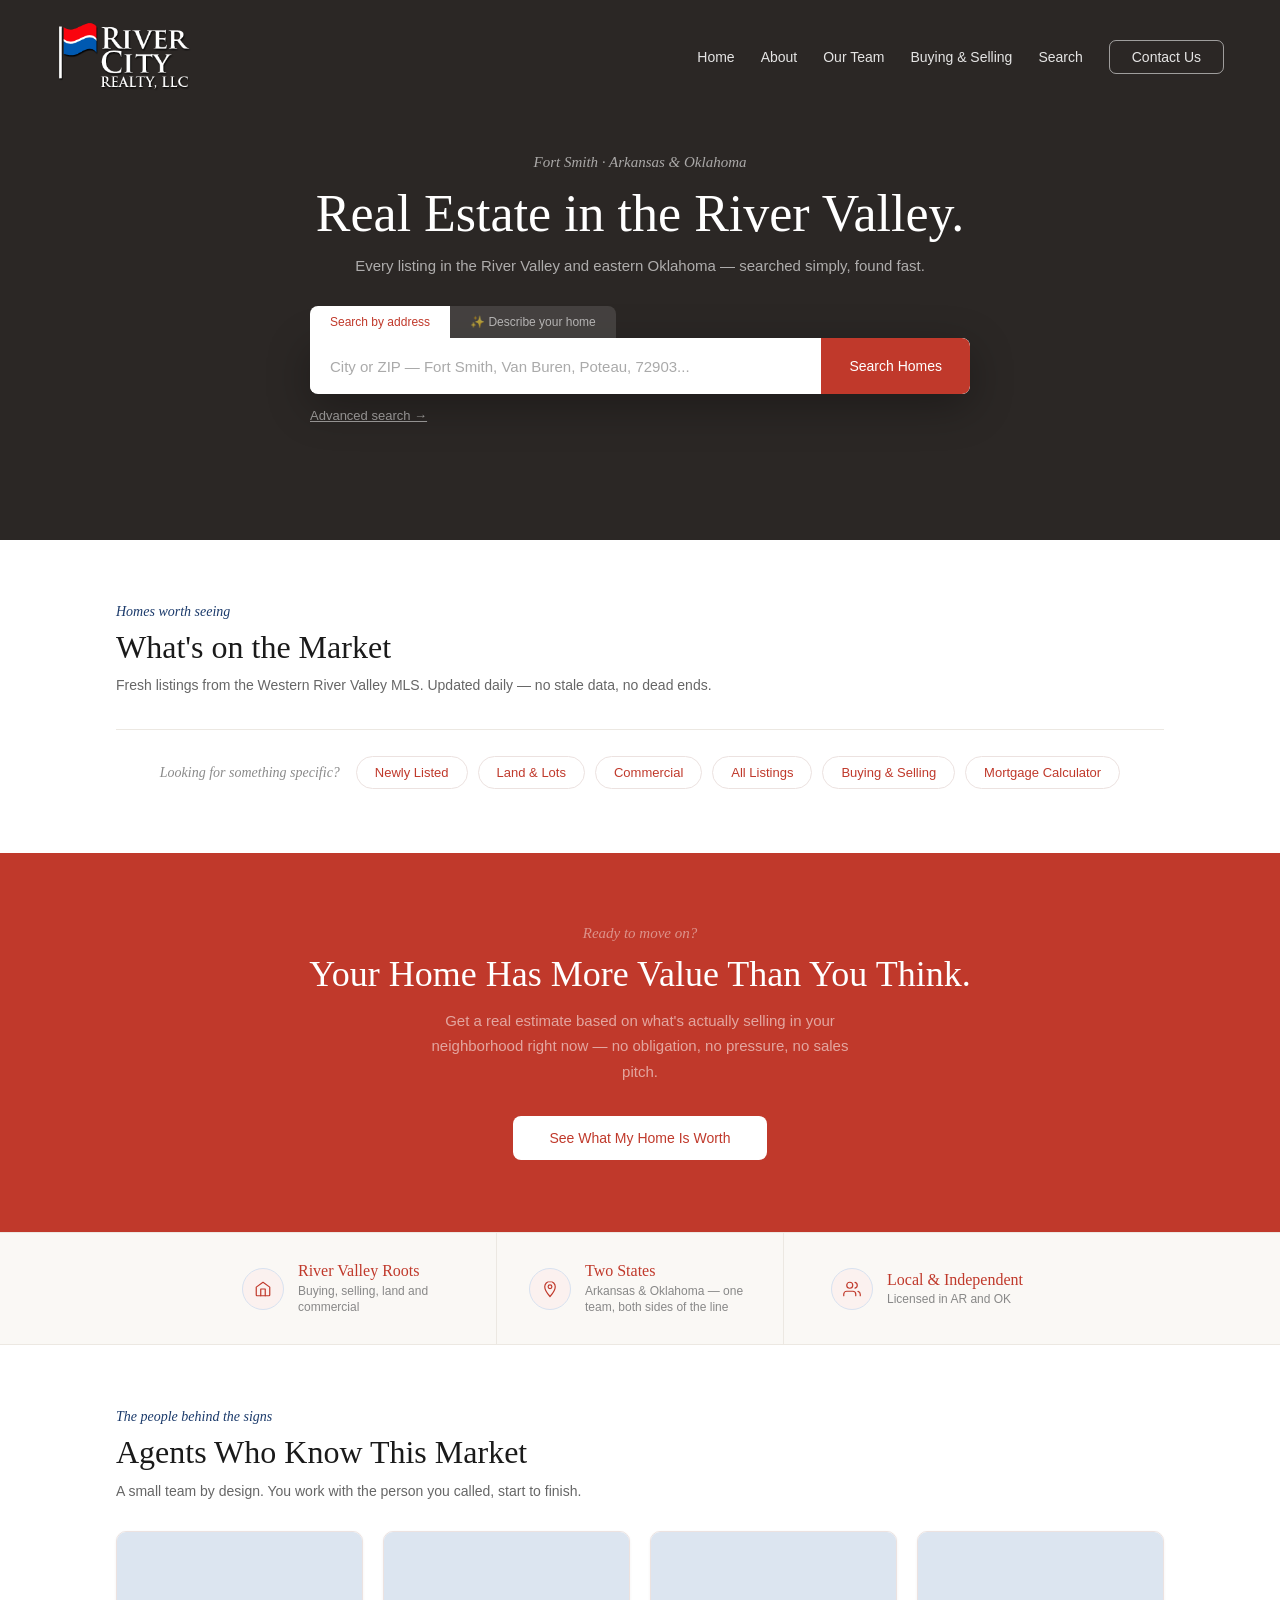
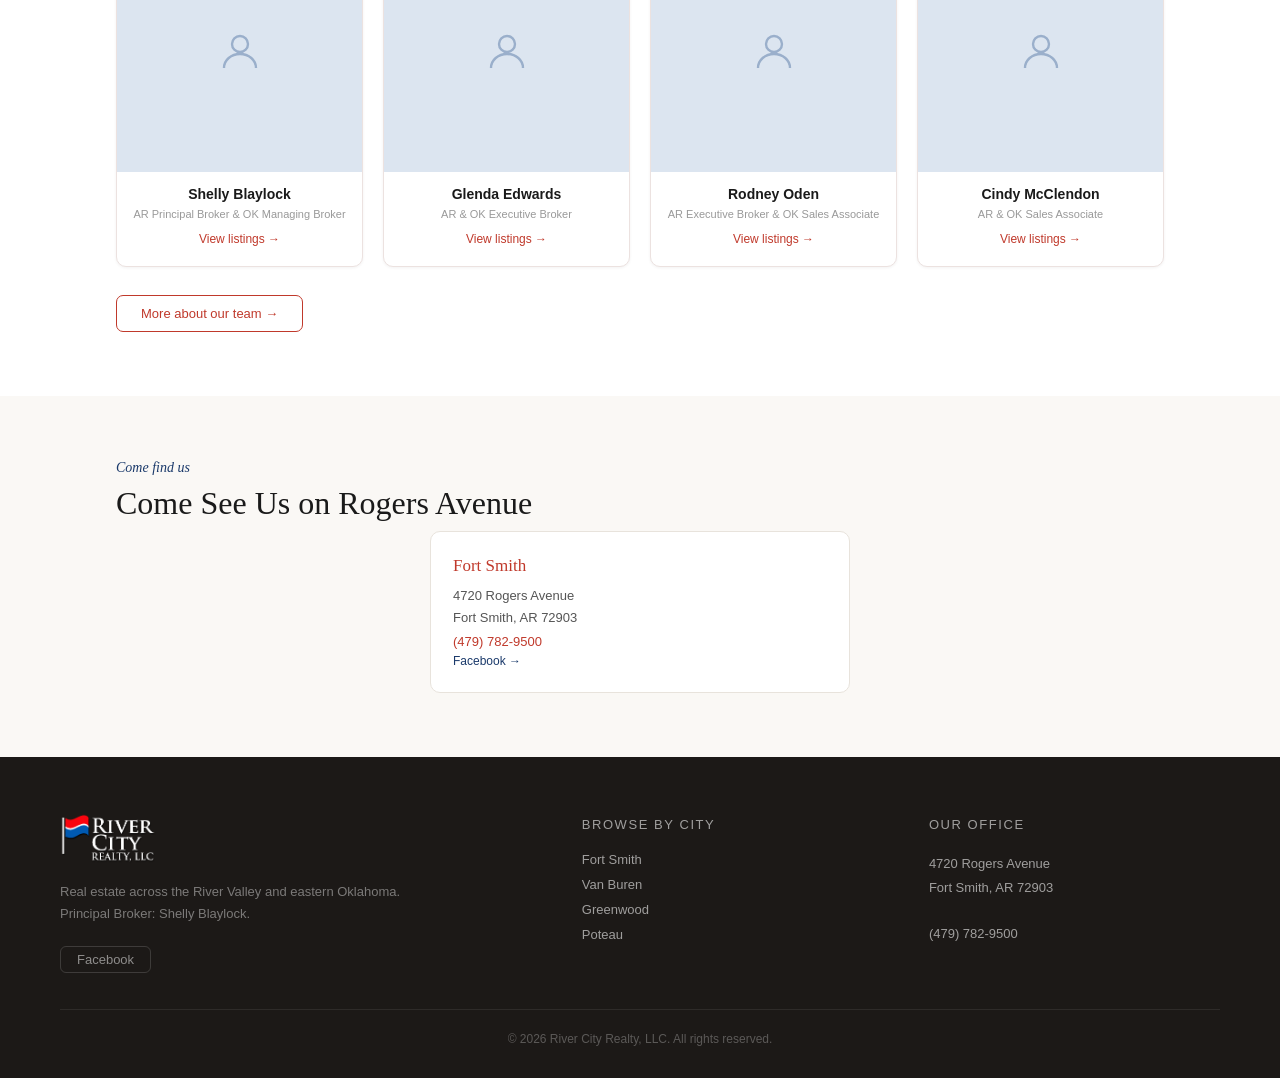
==== commit 2af36bfa: "Fix hero image, footer headings" ====
--- a/index.html
+++ b/index.html
@@ -3,19 +3,19 @@
 <head>
 <meta charset="UTF-8"/>
 <meta name="viewport" content="width=device-width, initial-scale=1.0"/>
-<meta name="description" content="Search every listing in the Western River Valley. Locally owned real estate brokerage serving Fort Smith, Van Buren, Greenwood, and Chaffee Crossing since 1993."/>
-<title>Homes for Sale in Fort Smith, Van Buren &amp; Greenwood AR | River City Realty</title>
+<meta name="description" content="Search every listing in the River Valley and eastern Oklahoma. River City Realty is a Fort Smith brokerage licensed in Arkansas and Oklahoma."/>
+<title>Homes for Sale in Fort Smith &amp; Eastern Oklahoma | River City Realty</title>
 <link rel="icon" type="image/png" href="/images/rcr-logo.png"/>
 <link rel="canonical" href="https://fsrivercityrealty.com/"/>
 <meta property="og:type" content="website"/>
 <meta property="og:site_name" content="River City Realty"/>
 <meta property="og:url" content="https://fsrivercityrealty.com/"/>
-<meta property="og:title" content="Homes for Sale in Fort Smith, Van Buren &amp; Greenwood AR | River City Realty"/>
-<meta property="og:description" content="Search every listing in the Western River Valley. Locally owned real estate brokerage serving Fort Smith, Van Buren, Greenwood, and Chaffee Crossing since 1993."/>
+<meta property="og:title" content="Homes for Sale in Fort Smith &amp; Eastern Oklahoma | River City Realty"/>
+<meta property="og:description" content="Search every listing in the River Valley and eastern Oklahoma. River City Realty is a Fort Smith brokerage licensed in Arkansas and Oklahoma."/>
 <meta property="og:image" content="https://fsrivercityrealty.com/images/rcr-logo.png"/>
 <meta name="twitter:card" content="summary_large_image"/>
-<meta name="twitter:title" content="Homes for Sale in Fort Smith, Van Buren &amp; Greenwood AR | River City Realty"/>
-<meta name="twitter:description" content="Search every listing in the Western River Valley. Locally owned real estate brokerage serving Fort Smith, Van Buren, Greenwood, and Chaffee Crossing since 1993."/>
+<meta name="twitter:title" content="Homes for Sale in Fort Smith &amp; Eastern Oklahoma | River City Realty"/>
+<meta name="twitter:description" content="Search every listing in the River Valley and eastern Oklahoma. River City Realty is a Fort Smith brokerage licensed in Arkansas and Oklahoma."/>
 <meta name="robots" content="index, follow"/>
 <meta name="geo.region" content="US-AR"/>
 <meta name="geo.placename" content="Fort Smith, Arkansas"/>
@@ -133,7 +133,7 @@
   </div>
   <div class="rcr-quick-links">
     <span class="rcr-quick-label">Looking for something specific?</span>
-    <a href="https://homes.fsrivercityrealty.com/i/newly-listed-homes-for-sale">Newly Listed</a>
+    <a href="https://homes.fsrivercityrealty.com/idx/results/homes?idxID=d124&amp;pt=1&amp;add=7&amp;a_propStatus[]=Active&amp;srt=newest">Newly Listed</a>
     <a href="https://homes.fsrivercityrealty.com/i/lots-land-greater-fort-smith-arkansas">Land &amp; Lots</a>
     <a href="https://homes.fsrivercityrealty.com/i/commercial-property-greater-fort-smith-arkansas">Commercial</a>
     <a href="https://homes.fsrivercityrealty.com/i/homes-for-sale-greater-fort-smith-arkansas">All Listings</a>
@@ -258,14 +258,14 @@
       </div>
     </div>
     <div class="rcr-footer-col">
-      <p class="rcr-footer-col-title">Search</p>
+      <p class="rcr-footer-col-title">Browse by City</p>
       <a href="https://homes.fsrivercityrealty.com/i/homes-for-sale-in-fort-smith-arkansas">Fort Smith</a>
       <a href="https://homes.fsrivercityrealty.com/i/homes-for-sale-in-van-buren-arkansas">Van Buren</a>
       <a href="https://homes.fsrivercityrealty.com/i/homes-for-sale-in-greenwood-arkansas">Greenwood</a>
       <a href="https://homes.fsrivercityrealty.com/idx/results/homes?idxID=d124&amp;pt=1&amp;city[]=37583&amp;a_propStatus[]=Active&amp;srt=newest">Poteau</a>
     </div>
     <div class="rcr-footer-col">
-      <p class="rcr-footer-col-title">Main Office</p>
+      <p class="rcr-footer-col-title">Our Office</p>
       <p>4720 Rogers Avenue<br/>Fort Smith, AR 72903<br/><br/>(479) 782-9500</p>
     </div>
   </div>
@@ -297,7 +297,7 @@
     tI.classList.toggle('active', which === 'ai');
     input.placeholder = (which === 'ai')
       ? 'Describe it — "3 bedroom with a shop and an open kitchen"'
-      : 'City or ZIP \u2014 Fort Smith, Van Buren, Greenwood, 72903...';
+      : 'City or ZIP \u2014 Fort Smith, Van Buren, Poteau, 72903...';
     input.focus();
   };
 
--- a/css/styles.css
+++ b/css/styles.css
@@ -73,7 +73,13 @@
 }
 .rcr-hero-bg {
   position: absolute; inset: 0;
-  background-image: url("https://images.unsplash.com/photo-1564013799919-ab600027ffc6?w=1600&q=80");
+  background-image: url("https://images.unsplash.com/photo-1605276374104-dee2a0ed3cd6?w=1600&q=80");
+  /* If this image reads wrong for the market, swap the ID above. Alternates
+     that are not used anywhere else on either site:
+       photo-1598228723793-52759bba239c
+       photo-1576941089067-2de3c901e126
+       photo-1580216643062-cf460548a66a
+     Better still: replace with a real local photo once Aimee sends one. */
   background-size: cover; background-position: center; opacity: 0.22;
 }
 .rcr-hero-content { position: relative; z-index: 2; text-align: center; width: 100%; max-width: 660px; }
@@ -350,6 +356,16 @@
   .rcr-idx-widget-wrap .idx-listings-showcase__properties {
     grid-template-columns: 1fr !important;
   }
+}
+
+
+/* ── IDX widget: hide the "View All" bar ──
+   The Listings Showcase widget renders a grey bar above the cards. The
+   cards live in .idx-listings-showcase__properties, so anything else that
+   is a direct child of the showcase is chrome we don't want. Written this
+   way because the bar's own class name is not documented anywhere. */
+.rcr-idx-widget-wrap .idx-listings-showcase > *:not(.idx-listings-showcase__properties) {
+  display: none !important;
 }
 
 /* ── RESPONSIVE ── */
